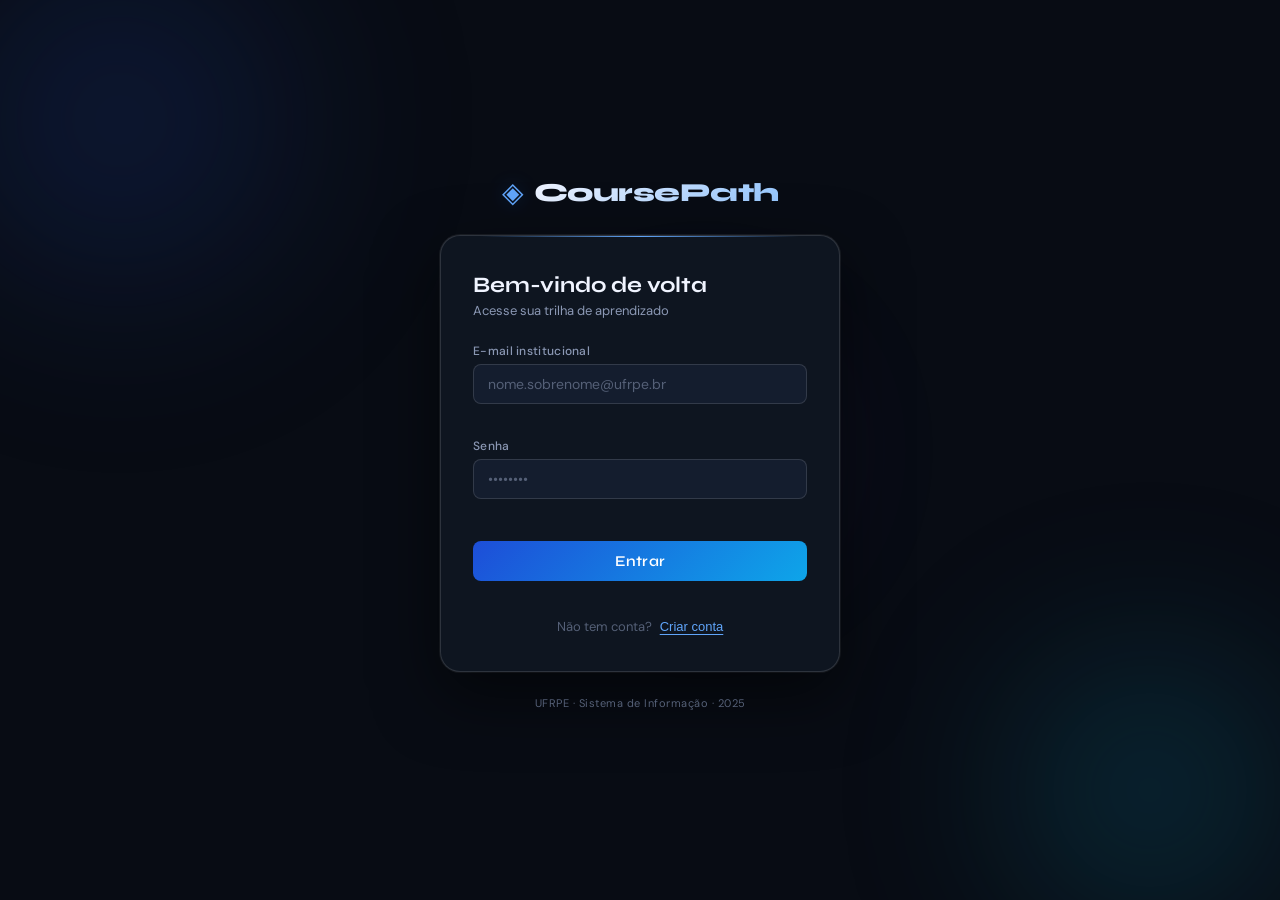
==== coursepath/frontend/pages/dashboard.html @ efc9d03a "Add files via upload" ====
<!DOCTYPE html>
<html lang="pt-br">
<head>
  <meta charset="UTF-8" />
  <meta name="viewport" content="width=device-width, initial-scale=1.0" />
  <title>CoursePath — Dashboard</title>
  <link rel="preconnect" href="https://fonts.googleapis.com" />
  <link href="https://fonts.googleapis.com/css2?family=Syne:wght@400;600;700;800&family=DM+Sans:ital,wght@0,300;0,400;0,500;1,300&display=swap" rel="stylesheet" />
  <link rel="stylesheet" href="../../css/style.css" />
  <link rel="stylesheet" href="../../css/dashboard.css" />
</head>
<body class="app-body">

  <div class="bg-orb orb1"></div>
  <div class="bg-orb orb2"></div>

  <!-- ░░ SIDEBAR ░░ -->
  <aside class="sidebar" id="sidebar">
    <div class="sidebar-brand">
      <span class="brand-icon">◈</span>
      <span class="brand-name">CoursePath</span>
    </div>

    <nav class="sidebar-nav">
      <button class="nav-item active" data-view="todos" onclick="setView('todos')">
        <span class="nav-icon">⬡</span> Todos os Artigos
      </button>
      <button class="nav-item" data-view="semestre1" onclick="setView('semestre1')">
        <span class="nav-icon">①</span> 1º Semestre
      </button>
      <button class="nav-item" data-view="semestre2" onclick="setView('semestre2')">
        <span class="nav-icon">②</span> 2º Semestre
      </button>
      <button class="nav-item" data-view="lidos" onclick="setView('lidos')">
        <span class="nav-icon">✓</span> Já Lidos
      </button>
      <button class="nav-item" data-view="favoritos" onclick="setView('favoritos')">
        <span class="nav-icon">♡</span> Favoritos
      </button>
    </nav>

    <div class="sidebar-footer">
      <div class="user-chip" id="user-chip">
        <div class="user-avatar" id="user-avatar">?</div>
        <div class="user-info">
          <span class="user-name" id="user-name">Carregando...</span>
          <span class="user-role">Estudante</span>
        </div>
      </div>
      <button class="logout-btn" onclick="logout()" title="Sair">⏻</button>
    </div>
  </aside>

  <!-- ░░ MAIN ░░ -->
  <div class="main-wrap">

    <!-- Topbar -->
    <header class="topbar">
      <button class="hamburger" id="hamburger" onclick="toggleSidebar()">☰</button>
      <div class="topbar-title" id="topbar-title">Todos os Artigos</div>
      <div class="topbar-stats" id="topbar-stats"></div>
    </header>

    <!-- Content -->
    <main class="content" id="content">

      <!-- Filter bar -->
      <div class="filter-bar" id="filter-bar">
        <input class="search-input" id="search-input" type="text" placeholder="Buscar artigos, autores, disciplinas…" oninput="filtrarArtigos()" />
        <div class="filter-tags" id="filter-tags"></div>
      </div>

      <!-- Grid de artigos -->
      <div class="articles-grid" id="articles-grid">
        <div class="loading-state">
          <div class="spinner"></div>
          <p>Carregando artigos…</p>
        </div>
      </div>

    </main>
  </div>

  <!-- ░░ MODAL DE ARTIGO ░░ -->
  <div class="modal-overlay" id="modal-overlay" onclick="fecharModal(event)">
    <div class="modal" id="modal">
      <button class="modal-close" onclick="fecharModal()">✕</button>

      <div class="modal-header">
        <div class="modal-badges">
          <span class="badge badge-semester" id="m-semester"></span>
          <span class="badge badge-subject" id="m-subject"></span>
        </div>
        <h2 class="modal-title" id="m-title"></h2>
        <p class="modal-authors" id="m-authors"></p>
      </div>

      <div class="modal-body">
        <div class="modal-intro" id="m-intro"></div>

        <!-- Ações -->
        <div class="modal-actions">
          <a class="btn-outline" id="m-link" href="#" target="_blank" rel="noopener">
            🔗 Abrir PDF / Artigo
          </a>
          <button class="btn-outline" id="btn-mark-read" onclick="marcarLido()">
            ✓ Marcar como lido
          </button>
          <button class="btn-outline" id="btn-fav" onclick="toggleFavorito()">
            ♡ Favoritar
          </button>
        </div>

        <!-- Seção de Resumo -->
        <div class="modal-section" id="section-resumo">
          <div class="section-header">
            <h3>✦ Resumo com IA</h3>
            <button class="btn-primary-sm" id="btn-resumo" onclick="gerarResumo()">
              Gerar Resumo
            </button>
          </div>
          <div class="resumo-body" id="resumo-body"></div>
        </div>

        <!-- Seção de Quiz -->
        <div class="modal-section" id="section-quiz" style="display:none">
          <div class="section-header">
            <h3>◎ Quiz do Artigo</h3>
            <button class="btn-primary-sm" id="btn-quiz" onclick="iniciarQuiz()">
              Iniciar Quiz
            </button>
          </div>
          <div class="quiz-body" id="quiz-body"></div>
        </div>

      </div>
    </div>
  </div>

  <script src="../../js/api.js"></script>
  <script src="../../js/dashboard.js"></script>
</body>
</html>
---- coursepath/css/style.css ----
/* ═══════════════════════════════════════════════════
   CoursePath — style.css  (auth + globals)
   Tema: dark editorial, fonte Syne + DM Sans
═══════════════════════════════════════════════════ */

/* ── Reset & tokens ────────────────────────────── */
*, *::before, *::after { box-sizing: border-box; margin: 0; padding: 0; }

:root {
  --bg:        #080c14;
  --surface:   #0e1520;
  --surface2:  #141d2e;
  --border:    rgba(255,255,255,0.08);
  --border2:   rgba(255,255,255,0.13);

  --accent:    #3b82f6;
  --accent2:   #60a5fa;
  --accent-glow: rgba(59,130,246,0.22);

  --teal:      #0ea5e9;
  --teal-dim:  rgba(14,165,233,0.15);

  --text:      #f0f4ff;
  --text2:     #8b98b4;
  --text3:     #556077;

  --err:       #f87171;
  --ok:        #4ade80;
  --warn:      #fbbf24;

  --radius:    14px;
  --radius-sm: 8px;

  --font-display: 'Syne', sans-serif;
  --font-body:    'DM Sans', sans-serif;

  --shadow-card: 0 24px 64px rgba(0,0,0,0.55), 0 0 0 1px var(--border);
}

html { scroll-behavior: smooth; }

body {
  font-family: var(--font-body);
  background: var(--bg);
  color: var(--text);
  min-height: 100vh;
  overflow-x: hidden;
  position: relative;
}

/* ── Background orbs ───────────────────────────── */
.bg-orb {
  position: fixed;
  border-radius: 50%;
  pointer-events: none;
  filter: blur(80px);
  opacity: .35;
  z-index: 0;
}
.orb1 {
  width: 520px; height: 520px;
  background: radial-gradient(circle, #1e3a8a 0%, transparent 70%);
  top: -140px; left: -140px;
}
.orb2 {
  width: 420px; height: 420px;
  background: radial-gradient(circle, #0e7490 0%, transparent 70%);
  bottom: -100px; right: -80px;
}
.orb3 {
  width: 300px; height: 300px;
  background: radial-gradient(circle, #7c3aed 0%, transparent 70%);
  top: 50%; left: 55%;
  transform: translate(-50%, -50%);
  opacity: .18;
}

/* ── Auth layout ───────────────────────────────── */
.auth-wrap {
  position: relative;
  z-index: 1;
  display: flex;
  flex-direction: column;
  align-items: center;
  justify-content: center;
  min-height: 100vh;
  padding: 32px 16px 48px;
  gap: 24px;
}

/* ── Brand ─────────────────────────────────────── */
.brand {
  display: flex;
  align-items: center;
  gap: 10px;
  animation: fadeDown .5s ease both;
}
.brand-icon {
  font-size: 28px;
  color: var(--accent2);
  text-shadow: 0 0 20px var(--accent-glow);
}
.brand-name {
  font-family: var(--font-display);
  font-weight: 800;
  font-size: 26px;
  letter-spacing: -.5px;
  background: linear-gradient(135deg, #f0f4ff 0%, #93c5fd 100%);
  -webkit-background-clip: text;
  -webkit-text-fill-color: transparent;
  background-clip: text;
}

/* ── Card ──────────────────────────────────────── */
.card {
  background: var(--surface);
  border: 1px solid var(--border2);
  border-radius: 20px;
  width: 100%;
  max-width: 400px;
  padding: 36px 32px;
  box-shadow: var(--shadow-card);
  animation: fadeUp .5s .1s ease both;
  position: relative;
  overflow: hidden;
}

/* Linha decorativa topo */
.card::before {
  content: '';
  position: absolute;
  top: 0; left: 10%; right: 10%;
  height: 1px;
  background: linear-gradient(90deg, transparent, var(--accent2), transparent);
}

/* ── Auth sections (toggle) ────────────────────── */
.auth-section { display: none; flex-direction: column; gap: 0; }
.auth-section.active { display: flex; }

.auth-section h2 {
  font-family: var(--font-display);
  font-weight: 700;
  font-size: 22px;
  color: var(--text);
  margin-bottom: 4px;
}
.sub {
  font-size: 13px;
  color: var(--text2);
  margin-bottom: 24px;
}

/* ── Fields ────────────────────────────────────── */
.field {
  display: flex;
  flex-direction: column;
  gap: 5px;
  margin-bottom: 14px;
}
.field label {
  font-size: 12px;
  font-weight: 500;
  color: var(--text2);
  letter-spacing: .3px;
}
.field input {
  background: var(--surface2);
  border: 1px solid var(--border2);
  border-radius: var(--radius-sm);
  padding: 10px 14px;
  color: var(--text);
  font-family: var(--font-body);
  font-size: 14px;
  outline: none;
  transition: border-color .2s, box-shadow .2s;
}
.field input::placeholder { color: var(--text3); }
.field input:focus {
  border-color: var(--accent);
  box-shadow: 0 0 0 3px var(--accent-glow);
}
.field input.invalid { border-color: var(--err); }

.field-err {
  font-size: 11.5px;
  color: var(--err);
  min-height: 15px;
  display: block;
}
.field-err.center { text-align: center; }

/* ── Buttons ───────────────────────────────────── */
.btn-primary {
  width: 100%;
  padding: 11px;
  background: linear-gradient(135deg, #1d4ed8, #0ea5e9);
  border: none;
  border-radius: var(--radius-sm);
  color: #fff;
  font-family: var(--font-display);
  font-weight: 600;
  font-size: 15px;
  letter-spacing: .3px;
  cursor: pointer;
  margin-top: 8px;
  transition: opacity .2s, transform .15s;
  position: relative;
  overflow: hidden;
}
.btn-primary:hover { opacity: .9; transform: translateY(-1px); }
.btn-primary:active { transform: translateY(0); }
.btn-primary:disabled { opacity: .5; cursor: not-allowed; transform: none; }

.btn-primary-sm {
  padding: 7px 16px;
  background: linear-gradient(135deg, #1d4ed8, #0ea5e9);
  border: none;
  border-radius: var(--radius-sm);
  color: #fff;
  font-family: var(--font-display);
  font-weight: 600;
  font-size: 13px;
  cursor: pointer;
  transition: opacity .2s, transform .15s;
}
.btn-primary-sm:hover { opacity: .85; transform: translateY(-1px); }
.btn-primary-sm:disabled { opacity: .5; cursor: not-allowed; }

.btn-outline {
  display: inline-flex;
  align-items: center;
  gap: 6px;
  padding: 9px 16px;
  background: transparent;
  border: 1px solid var(--border2);
  border-radius: var(--radius-sm);
  color: var(--text2);
  font-family: var(--font-body);
  font-size: 13px;
  cursor: pointer;
  text-decoration: none;
  transition: border-color .2s, color .2s, background .2s;
}
.btn-outline:hover {
  border-color: var(--accent);
  color: var(--text);
  background: var(--accent-glow);
}
.btn-outline.active-read {
  border-color: var(--ok);
  color: var(--ok);
}
.btn-outline.active-fav {
  border-color: var(--warn);
  color: var(--warn);
}

/* ── Auth links ────────────────────────────────── */
.auth-links {
  display: flex;
  justify-content: center;
  align-items: center;
  gap: 8px;
  margin-top: 18px;
  font-size: 13px;
  color: var(--text3);
}
.link-btn {
  background: none;
  border: none;
  color: var(--accent2);
  font-size: 13px;
  cursor: pointer;
  text-decoration: underline;
  text-underline-offset: 3px;
}
.link-btn:hover { color: var(--text); }

.footer-txt {
  font-size: 11px;
  color: var(--text3);
  letter-spacing: .5px;
  animation: fadeUp .5s .25s ease both;
}

/* ── Spinner ────────────────────────────────────── */
.spinner {
  width: 36px; height: 36px;
  border: 3px solid var(--border2);
  border-top-color: var(--accent);
  border-radius: 50%;
  animation: spin .7s linear infinite;
  margin: 0 auto 12px;
}

/* ── Animations ─────────────────────────────────── */
@keyframes fadeDown {
  from { opacity: 0; transform: translateY(-16px); }
  to   { opacity: 1; transform: translateY(0); }
}
@keyframes fadeUp {
  from { opacity: 0; transform: translateY(16px); }
  to   { opacity: 1; transform: translateY(0); }
}
@keyframes fadeIn {
  from { opacity: 0; }
  to   { opacity: 1; }
}
@keyframes spin {
  to { transform: rotate(360deg); }
}
@keyframes slideIn {
  from { opacity: 0; transform: translateY(20px); }
  to   { opacity: 1; transform: translateY(0); }
}
@keyframes pulse {
  0%, 100% { opacity: 1; }
  50% { opacity: .5; }
}

/* ── Toast notification ─────────────────────────── */
.toast {
  position: fixed;
  bottom: 24px;
  left: 50%;
  transform: translateX(-50%) translateY(80px);
  background: var(--surface2);
  border: 1px solid var(--border2);
  border-radius: 50px;
  padding: 10px 22px;
  font-size: 13px;
  color: var(--text);
  z-index: 9999;
  transition: transform .3s ease, opacity .3s ease;
  opacity: 0;
  pointer-events: none;
  white-space: nowrap;
}
.toast.show {
  transform: translateX(-50%) translateY(0);
  opacity: 1;
}
.toast.ok  { border-color: var(--ok);  color: var(--ok); }
.toast.err { border-color: var(--err); color: var(--err); }
---- coursepath/css/dashboard.css ----
/* ═══════════════════════════════════════════════════
   CoursePath — dashboard.css
═══════════════════════════════════════════════════ */

/* ── App layout ─────────────────────────────────── */
.app-body {
  display: flex;
  min-height: 100vh;
  overflow: visible;
}

/* ── Sidebar ─────────────────────────────────────── */
.sidebar {
  width: 240px;
  min-width: 240px;
  background: rgba(14,21,32,0.95);
  border-right: 1px solid var(--border);
  display: flex;
  flex-direction: column;
  padding: 24px 0;
  position: fixed;
  left: 0; top: 0; bottom: 0;
  z-index: 100;
  backdrop-filter: blur(16px);
  transition: transform .28s cubic-bezier(.4,0,.2,1);
}
.sidebar.closed { transform: translateX(-100%); }

.sidebar-brand {
  display: flex;
  align-items: center;
  gap: 10px;
  padding: 0 20px 24px;
  border-bottom: 1px solid var(--border);
}
.sidebar-brand .brand-icon { font-size: 20px; color: var(--accent2); }
.sidebar-brand .brand-name {
  font-family: var(--font-display);
  font-weight: 800;
  font-size: 18px;
  background: linear-gradient(135deg, #f0f4ff, #93c5fd);
  -webkit-background-clip: text;
  -webkit-text-fill-color: transparent;
  background-clip: text;
}

/* ── Nav ─────────────────────────────────────────── */
.sidebar-nav {
  display: flex;
  flex-direction: column;
  gap: 2px;
  padding: 16px 12px;
  flex: 1;
}
.nav-item {
  display: flex;
  align-items: center;
  gap: 10px;
  padding: 10px 12px;
  border-radius: 10px;
  border: none;
  background: transparent;
  color: var(--text2);
  font-family: var(--font-body);
  font-size: 14px;
  font-weight: 400;
  cursor: pointer;
  text-align: left;
  transition: background .18s, color .18s;
  width: 100%;
}
.nav-item:hover { background: var(--surface2); color: var(--text); }
.nav-item.active {
  background: var(--accent-glow);
  color: var(--accent2);
  font-weight: 500;
}
.nav-icon { font-size: 16px; width: 20px; text-align: center; }

/* ── Sidebar footer ──────────────────────────────── */
.sidebar-footer {
  padding: 16px 12px 0;
  border-top: 1px solid var(--border);
  display: flex;
  align-items: center;
  gap: 8px;
}
.user-chip {
  display: flex;
  align-items: center;
  gap: 10px;
  flex: 1;
  min-width: 0;
}
.user-avatar {
  width: 34px; height: 34px;
  border-radius: 50%;
  background: linear-gradient(135deg, #1d4ed8, #0ea5e9);
  display: flex;
  align-items: center;
  justify-content: center;
  font-family: var(--font-display);
  font-weight: 700;
  font-size: 14px;
  flex-shrink: 0;
}
.user-info { display: flex; flex-direction: column; min-width: 0; }
.user-name {
  font-size: 13px;
  font-weight: 500;
  color: var(--text);
  white-space: nowrap;
  overflow: hidden;
  text-overflow: ellipsis;
}
.user-role { font-size: 11px; color: var(--text3); }

.logout-btn {
  background: none;
  border: 1px solid var(--border);
  border-radius: 8px;
  color: var(--text3);
  font-size: 16px;
  padding: 6px 8px;
  cursor: pointer;
  transition: border-color .2s, color .2s;
  flex-shrink: 0;
}
.logout-btn:hover { border-color: var(--err); color: var(--err); }

/* ── Main wrap ───────────────────────────────────── */
.main-wrap {
  margin-left: 240px;
  flex: 1;
  display: flex;
  flex-direction: column;
  min-height: 100vh;
  transition: margin-left .28s cubic-bezier(.4,0,.2,1);
  position: relative;
  z-index: 1;
}
.main-wrap.full { margin-left: 0; }

/* ── Topbar ──────────────────────────────────────── */
.topbar {
  height: 58px;
  border-bottom: 1px solid var(--border);
  display: flex;
  align-items: center;
  gap: 16px;
  padding: 0 28px;
  background: rgba(8,12,20,0.6);
  backdrop-filter: blur(12px);
  position: sticky;
  top: 0;
  z-index: 50;
}
.hamburger {
  background: none;
  border: none;
  color: var(--text2);
  font-size: 20px;
  cursor: pointer;
  padding: 4px;
  display: none;
}
.topbar-title {
  font-family: var(--font-display);
  font-weight: 700;
  font-size: 17px;
  flex: 1;
}
.topbar-stats {
  font-size: 12px;
  color: var(--text3);
  display: flex;
  gap: 14px;
}
.stat-chip {
  display: flex;
  align-items: center;
  gap: 5px;
}
.stat-num {
  color: var(--accent2);
  font-weight: 600;
}

/* ── Content ─────────────────────────────────────── */
.content {
  padding: 28px;
  flex: 1;
}

/* ── Filter bar ──────────────────────────────────── */
.filter-bar {
  margin-bottom: 24px;
  display: flex;
  flex-direction: column;
  gap: 12px;
}
.search-input {
  width: 100%;
  max-width: 480px;
  background: var(--surface);
  border: 1px solid var(--border2);
  border-radius: 50px;
  padding: 10px 20px;
  color: var(--text);
  font-family: var(--font-body);
  font-size: 14px;
  outline: none;
  transition: border-color .2s, box-shadow .2s;
}
.search-input::placeholder { color: var(--text3); }
.search-input:focus {
  border-color: var(--accent);
  box-shadow: 0 0 0 3px var(--accent-glow);
}
.filter-tags { display: flex; gap: 8px; flex-wrap: wrap; }
.filter-tag {
  padding: 4px 14px;
  border-radius: 50px;
  border: 1px solid var(--border2);
  background: transparent;
  color: var(--text2);
  font-size: 12px;
  cursor: pointer;
  transition: all .18s;
  font-family: var(--font-body);
}
.filter-tag:hover { border-color: var(--accent); color: var(--text); }
.filter-tag.active {
  background: var(--accent-glow);
  border-color: var(--accent);
  color: var(--accent2);
}

/* ── Articles grid ───────────────────────────────── */
.articles-grid {
  display: grid;
  grid-template-columns: repeat(auto-fill, minmax(300px, 1fr));
  gap: 16px;
}

/* ── Article card ────────────────────────────────── */
.article-card {
  background: var(--surface);
  border: 1px solid var(--border);
  border-radius: var(--radius);
  padding: 22px;
  cursor: pointer;
  transition: border-color .2s, transform .2s, box-shadow .2s;
  display: flex;
  flex-direction: column;
  gap: 10px;
  animation: slideIn .35s ease both;
  position: relative;
  overflow: hidden;
}
.article-card::before {
  content: '';
  position: absolute;
  top: 0; left: 0; right: 0;
  height: 2px;
  background: linear-gradient(90deg, var(--accent), var(--teal));
  opacity: 0;
  transition: opacity .2s;
}
.article-card:hover {
  border-color: var(--border2);
  transform: translateY(-3px);
  box-shadow: 0 12px 40px rgba(0,0,0,0.4);
}
.article-card:hover::before { opacity: 1; }

.card-badges { display: flex; gap: 6px; flex-wrap: wrap; }

.badge {
  padding: 3px 10px;
  border-radius: 50px;
  font-size: 11px;
  font-weight: 500;
  letter-spacing: .3px;
}
.badge-semester {
  background: rgba(59,130,246,.15);
  color: var(--accent2);
  border: 1px solid rgba(59,130,246,.25);
}
.badge-subject {
  background: rgba(14,165,233,.12);
  color: #7dd3fc;
  border: 1px solid rgba(14,165,233,.2);
}
.badge-read {
  background: rgba(74,222,128,.12);
  color: var(--ok);
  border: 1px solid rgba(74,222,128,.2);
}
.badge-fav {
  background: rgba(251,191,36,.12);
  color: var(--warn);
  border: 1px solid rgba(251,191,36,.2);
}

.card-title {
  font-family: var(--font-display);
  font-size: 15px;
  font-weight: 600;
  line-height: 1.4;
  color: var(--text);
}
.card-authors {
  font-size: 12px;
  color: var(--text3);
  line-height: 1.4;
}
.card-intro {
  font-size: 13px;
  color: var(--text2);
  line-height: 1.6;
  display: -webkit-box;
  -webkit-line-clamp: 3;
  -webkit-box-orient: vertical;
  overflow: hidden;
}
.card-footer {
  display: flex;
  justify-content: space-between;
  align-items: center;
  margin-top: auto;
  padding-top: 10px;
  border-top: 1px solid var(--border);
}
.card-actions {
  display: flex;
  gap: 8px;
}
.card-action-btn {
  background: none;
  border: none;
  color: var(--text3);
  font-size: 16px;
  cursor: pointer;
  padding: 2px 4px;
  border-radius: 4px;
  transition: color .2s, transform .15s;
  line-height: 1;
}
.card-action-btn:hover { color: var(--text); transform: scale(1.15); }
.card-action-btn.is-fav { color: var(--warn); }
.card-action-btn.is-read { color: var(--ok); }
.card-read-link {
  font-size: 11px;
  color: var(--accent2);
  text-decoration: none;
}
.card-read-link:hover { text-decoration: underline; }

/* ── Empty / loading states ──────────────────────── */
.loading-state, .empty-state {
  grid-column: 1/-1;
  display: flex;
  flex-direction: column;
  align-items: center;
  justify-content: center;
  padding: 80px 20px;
  color: var(--text3);
  gap: 12px;
  font-size: 14px;
}
.empty-icon { font-size: 40px; margin-bottom: 4px; }

/* ── Modal overlay ───────────────────────────────── */
.modal-overlay {
  position: fixed;
  inset: 0;
  background: rgba(0,0,0,.7);
  backdrop-filter: blur(6px);
  z-index: 200;
  display: none;
  align-items: center;
  justify-content: center;
  padding: 16px;
  animation: fadeIn .2s ease;
}
.modal-overlay.open { display: flex; }

/* ── Modal ───────────────────────────────────────── */
.modal {
  background: var(--surface);
  border: 1px solid var(--border2);
  border-radius: 20px;
  width: 100%;
  max-width: 700px;
  max-height: 90vh;
  overflow-y: auto;
  position: relative;
  animation: slideIn .3s ease;
  box-shadow: 0 32px 80px rgba(0,0,0,.7);
}
.modal::-webkit-scrollbar { width: 4px; }
.modal::-webkit-scrollbar-thumb { background: var(--border2); border-radius: 4px; }

.modal-close {
  position: sticky;
  top: 0;
  float: right;
  margin: 16px 16px 0 0;
  background: var(--surface2);
  border: 1px solid var(--border2);
  border-radius: 50%;
  width: 32px; height: 32px;
  color: var(--text2);
  font-size: 14px;
  cursor: pointer;
  z-index: 10;
  transition: color .2s, border-color .2s;
}
.modal-close:hover { color: var(--text); border-color: var(--err); }

.modal-header {
  padding: 28px 28px 20px;
  border-bottom: 1px solid var(--border);
}
.modal-badges { display: flex; gap: 8px; flex-wrap: wrap; margin-bottom: 14px; }
.modal-title {
  font-family: var(--font-display);
  font-size: 20px;
  font-weight: 700;
  line-height: 1.35;
  margin-bottom: 8px;
}
.modal-authors { font-size: 13px; color: var(--text2); }

.modal-body { padding: 24px 28px; display: flex; flex-direction: column; gap: 24px; }

.modal-intro {
  font-size: 14px;
  line-height: 1.75;
  color: var(--text2);
}

.modal-actions {
  display: flex;
  gap: 10px;
  flex-wrap: wrap;
}

/* ── Modal sections ──────────────────────────────── */
.modal-section {
  border: 1px solid var(--border);
  border-radius: var(--radius);
  overflow: hidden;
}
.section-header {
  display: flex;
  align-items: center;
  justify-content: space-between;
  padding: 14px 18px;
  background: var(--surface2);
  border-bottom: 1px solid var(--border);
}
.section-header h3 {
  font-family: var(--font-display);
  font-size: 14px;
  font-weight: 600;
  color: var(--text);
}

/* ── Resumo ──────────────────────────────────────── */
.resumo-body {
  padding: 18px;
  font-size: 14px;
  line-height: 1.75;
  color: var(--text2);
  min-height: 40px;
}
.resumo-body h2, .resumo-body h3 { 
  font-family: var(--font-display);
  color: var(--text);
  margin: 14px 0 6px;
  font-size: 15px;
}
.resumo-body strong { color: var(--text); }
.resumo-body ul { padding-left: 20px; }
.resumo-body li { margin-bottom: 4px; }
.resumo-body p { margin-bottom: 10px; }

.resumo-placeholder {
  color: var(--text3);
  font-style: italic;
  font-size: 13px;
}
.resumo-loading {
  display: flex;
  align-items: center;
  gap: 10px;
  color: var(--text3);
  font-size: 13px;
}
.resumo-loading .spinner { width: 18px; height: 18px; margin: 0; border-width: 2px; }

/* ── Quiz ────────────────────────────────────────── */
.quiz-body { padding: 18px; }

.quiz-locked {
  text-align: center;
  padding: 20px;
  color: var(--text3);
  font-size: 13px;
}
.quiz-locked .lock-icon { font-size: 28px; display: block; margin-bottom: 8px; }

.quiz-question {
  margin-bottom: 22px;
  animation: slideIn .3s ease both;
}
.quiz-q-num {
  font-size: 11px;
  color: var(--text3);
  margin-bottom: 4px;
  letter-spacing: .5px;
  font-weight: 500;
}
.quiz-q-text {
  font-size: 14px;
  font-weight: 500;
  color: var(--text);
  margin-bottom: 12px;
  line-height: 1.5;
}
.quiz-options { display: flex; flex-direction: column; gap: 8px; }
.quiz-option {
  padding: 10px 14px;
  border: 1px solid var(--border2);
  border-radius: 10px;
  background: var(--surface2);
  color: var(--text2);
  font-size: 13px;
  cursor: pointer;
  text-align: left;
  transition: all .18s;
  font-family: var(--font-body);
  line-height: 1.4;
}
.quiz-option:hover:not(:disabled) {
  border-color: var(--accent);
  color: var(--text);
  background: var(--accent-glow);
}
.quiz-option.correct {
  border-color: var(--ok);
  background: rgba(74,222,128,.1);
  color: var(--ok);
}
.quiz-option.wrong {
  border-color: var(--err);
  background: rgba(248,113,113,.1);
  color: var(--err);
}
.quiz-option:disabled { cursor: default; }
.quiz-explanation {
  margin-top: 8px;
  padding: 10px 14px;
  background: rgba(255,255,255,.04);
  border-radius: 8px;
  font-size: 12.5px;
  color: var(--text2);
  line-height: 1.5;
  display: none;
}
.quiz-explanation.show { display: block; animation: slideIn .2s ease; }

.quiz-result {
  text-align: center;
  padding: 24px;
  animation: slideIn .35s ease;
}
.result-score {
  font-family: var(--font-display);
  font-size: 48px;
  font-weight: 800;
  background: linear-gradient(135deg, var(--accent2), var(--teal));
  -webkit-background-clip: text;
  -webkit-text-fill-color: transparent;
  background-clip: text;
  display: block;
  margin-bottom: 6px;
}
.result-label { color: var(--text2); font-size: 14px; margin-bottom: 20px; display: block; }
.result-msg { font-size: 13px; color: var(--text3); }

/* ── Responsive ──────────────────────────────────── */
@media (max-width: 768px) {
  .sidebar {
    transform: translateX(-100%);
  }
  .sidebar.open { transform: translateX(0); }
  .main-wrap { margin-left: 0; }
  .hamburger { display: block; }
  .content { padding: 16px; }
  .modal { max-height: 95vh; border-radius: 16px 16px 0 0; }
  .modal-overlay { align-items: flex-end; padding: 0; }
  .topbar { padding: 0 16px; }
  .articles-grid { grid-template-columns: 1fr; }
}
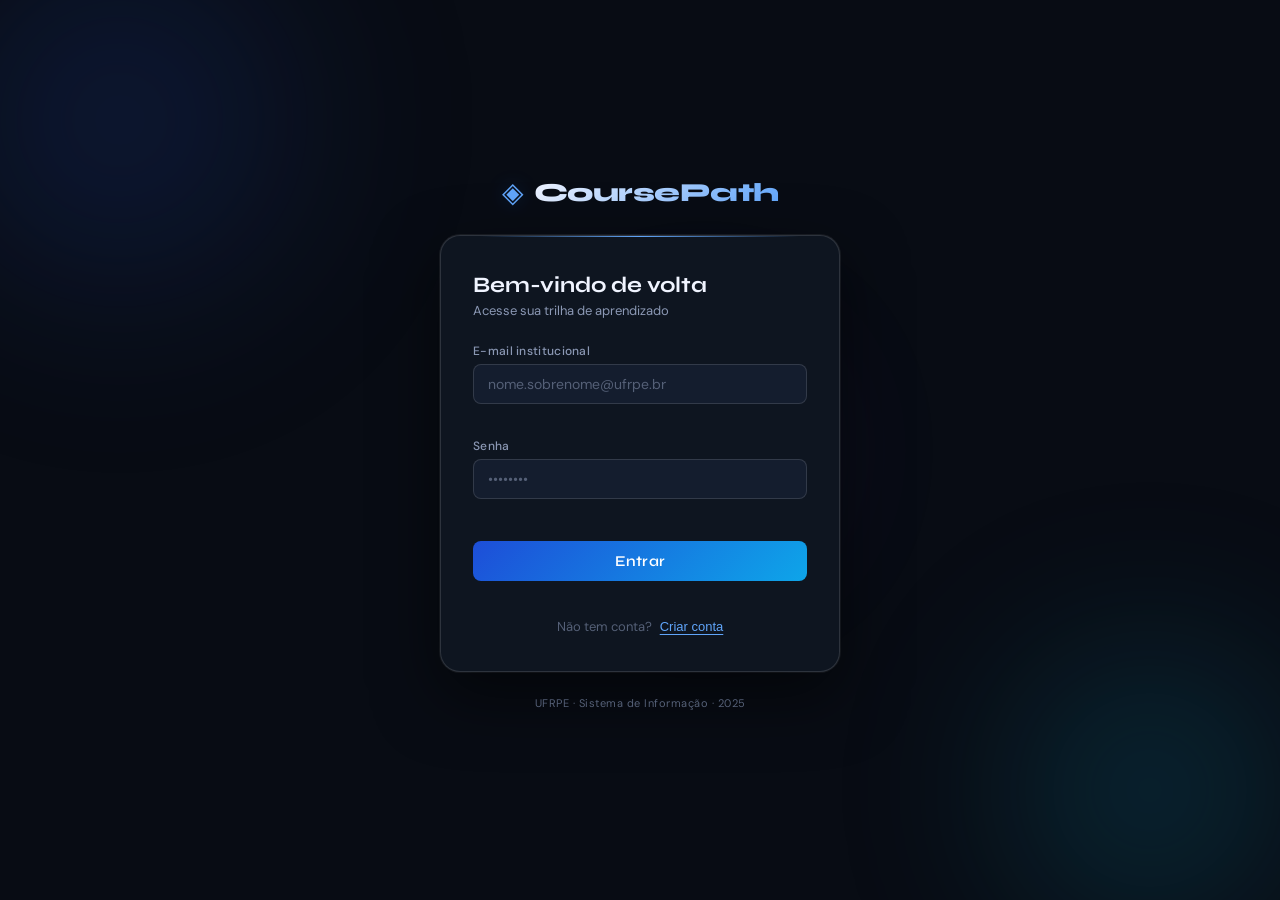
==== commit d90ee2b4: "Add files via upload" ====
--- a/coursepath/frontend/pages/dashboard.html
+++ b/coursepath/frontend/pages/dashboard.html
@@ -37,10 +37,13 @@
       <button class="nav-item" data-view="favoritos" onclick="setView('favoritos')">
         <span class="nav-icon">♡</span> Favoritos
       </button>
+      <button class="nav-item" data-view="adicionar" onclick="abrirModalAdicionar()">
+        <span class="nav-icon">＋</span> Adicionar Artigo
+      </button>
     </nav>
 
     <div class="sidebar-footer">
-      <div class="user-chip" id="user-chip">
+      <div class="user-chip" id="user-chip" onclick="abrirPerfil()" style="cursor:pointer;" title="Editar perfil">
         <div class="user-avatar" id="user-avatar">?</div>
         <div class="user-info">
           <span class="user-name" id="user-name">Carregando...</span>
@@ -58,6 +61,7 @@
     <header class="topbar">
       <button class="hamburger" id="hamburger" onclick="toggleSidebar()">☰</button>
       <div class="topbar-title" id="topbar-title">Todos os Artigos</div>
+      <button class="changetheme-btn" onclick="trocar_tema()" title="Modo claro/escuro">◐</button>
       <div class="topbar-stats" id="topbar-stats"></div>
     </header>
 
@@ -79,6 +83,77 @@
       </div>
 
     </main>
+  </div>
+
+  <!-- ░░ MODAL DE PERFIL ░░ -->
+  <div class="modal-overlay" id="profile-overlay" onclick="fecharPerfil(event)" style="display:none">
+    <div class="modal" id="profile-modal" style="max-width:480px;">
+      <button class="modal-close" onclick="fecharPerfil()">✕</button>
+
+      <div class="modal-header">
+        <div class="modal-badges">
+          <span class="badge badge-semester">Meu Perfil</span>
+        </div>
+        <h2 class="modal-title">Configurações da Conta</h2>
+      </div>
+
+      <div class="modal-body">
+        <div id="profile-view">
+          <!-- campos de edição -->
+          <div class="field" style="margin-bottom:14px;">
+            <label style="font-size:12px;color:var(--muted,#888);text-transform:uppercase;letter-spacing:.05em;">Nome</label>
+            <input type="text" id="p-name" placeholder="Seu nome completo"
+              style="width:100%;padding:10px 12px;border-radius:8px;border:1px solid var(--border,#45475a);background:var(--surface-2,#1e1e2e);color:var(--text,#cdd6f4);font-size:14px;margin-top:4px;box-sizing:border-box;" />
+            <span class="field-err" id="err-p-name"></span>
+          </div>
+          <div class="field" style="margin-bottom:14px;">
+            <label style="font-size:12px;color:var(--muted,#888);text-transform:uppercase;letter-spacing:.05em;">E-mail institucional</label>
+            <input type="email" id="p-email" placeholder="nome.sobrenome@ufrpe.br"
+              style="width:100%;padding:10px 12px;border-radius:8px;border:1px solid var(--border,#45475a);background:var(--surface-2,#1e1e2e);color:var(--text,#cdd6f4);font-size:14px;margin-top:4px;box-sizing:border-box;" />
+            <span class="field-err" id="err-p-email"></span>
+          </div>
+          <div class="field" style="margin-bottom:6px;">
+            <label style="font-size:12px;color:var(--muted,#888);text-transform:uppercase;letter-spacing:.05em;">Nova senha <span style="font-weight:400;text-transform:none;">(deixe vazio para não alterar)</span></label>
+            <input type="password" id="p-password" placeholder="Nova senha (≥8 chars)"
+              style="width:100%;padding:10px 12px;border-radius:8px;border:1px solid var(--border,#45475a);background:var(--surface-2,#1e1e2e);color:var(--text,#cdd6f4);font-size:14px;margin-top:4px;box-sizing:border-box;" />
+            <span class="field-err" id="err-p-password"></span>
+          </div>
+          <div class="field" style="margin-bottom:20px;">
+            <input type="password" id="p-password2" placeholder="Confirmar nova senha"
+              style="width:100%;padding:10px 12px;border-radius:8px;border:1px solid var(--border,#45475a);background:var(--surface-2,#1e1e2e);color:var(--text,#cdd6f4);font-size:14px;margin-top:6px;box-sizing:border-box;" />
+            <span class="field-err" id="err-p-password2"></span>
+          </div>
+
+          <span class="field-err" id="err-p-global" style="display:block;margin-bottom:10px;font-size:13px;"></span>
+
+          <div style="display:flex;gap:10px;flex-wrap:wrap;">
+            <button class="btn-primary" id="btn-save-profile" onclick="salvarPerfil()" style="flex:1;min-width:120px;">
+              💾 Salvar alterações
+            </button>
+            <button class="btn-outline" onclick="abrirExcluirConta()" style="flex:1;min-width:120px;color:#f38ba8;border-color:#f38ba8;">
+              🗑 Excluir conta
+            </button>
+          </div>
+        </div>
+
+        <!-- Confirmação de exclusão -->
+        <div id="profile-delete" style="display:none;">
+          <p style="color:#f38ba8;font-weight:600;margin-bottom:8px;">⚠️ Isso é irreversível!</p>
+          <p style="font-size:14px;margin-bottom:16px;line-height:1.5;">Todos os seus dados (lidos, favoritos) serão apagados permanentemente. Para confirmar, digite sua senha atual:</p>
+          <div class="field" style="margin-bottom:16px;">
+            <input type="password" id="p-del-password" placeholder="Sua senha atual"
+              style="width:100%;padding:10px 12px;border-radius:8px;border:1px solid #f38ba8;background:var(--surface-2,#1e1e2e);color:var(--text,#cdd6f4);font-size:14px;box-sizing:border-box;" />
+            <span class="field-err" id="err-p-del"></span>
+          </div>
+          <div style="display:flex;gap:10px;">
+            <button class="btn-outline" onclick="voltarPerfil()" style="flex:1;">← Cancelar</button>
+            <button class="btn-primary" id="btn-confirm-delete" onclick="confirmarExclusao()" style="flex:1;background:#f38ba8;border-color:#f38ba8;color:#1e1e2e;">
+              Excluir minha conta
+            </button>
+          </div>
+        </div>
+      </div>
+    </div>
   </div>
 
   <!-- ░░ MODAL DE ARTIGO ░░ -->
@@ -109,15 +184,38 @@
           <button class="btn-outline" id="btn-fav" onclick="toggleFavorito()">
             ♡ Favoritar
           </button>
+          <button class="btn-outline" id="btn-translate" onclick="traduzirIntroducao()">
+            🌐 Traduzir Introdução
+          </button>
+        </div>
+
+        <!-- Seção de Tradução -->
+        <div class="modal-section" id="section-translate" style="display:none">
+          <div class="section-header">
+            <h3>🌐 Introdução Traduzida</h3>
+            <select id="lang-select" onchange="traduzirIntroducao()" style="background:var(--surface-2,#1e1e2e);color:var(--text,#cdd6f4);border:1px solid var(--border,#45475a);border-radius:6px;padding:4px 8px;font-size:13px;">
+              <option value="pt">Português</option>
+              <option value="en">English</option>
+              <option value="es">Español</option>
+              <option value="fr">Français</option>
+              <option value="de">Deutsch</option>
+            </select>
+          </div>
+          <div class="resumo-body" id="translate-body" style="margin-top:12px;"></div>
         </div>
 
         <!-- Seção de Resumo -->
         <div class="modal-section" id="section-resumo">
           <div class="section-header">
             <h3>✦ Resumo com IA</h3>
-            <button class="btn-primary-sm" id="btn-resumo" onclick="gerarResumo()">
-              Gerar Resumo
-            </button>
+            <div style="display:flex;gap:8px;align-items:center;">
+              <button class="btn-outline" id="btn-copiar-resumo" onclick="copiarResumo()" style="display:none;font-size:12px;padding:5px 12px;">
+                📋 Copiar
+              </button>
+              <button class="btn-primary-sm" id="btn-resumo" onclick="gerarResumo()">
+                Gerar Resumo
+              </button>
+            </div>
           </div>
           <div class="resumo-body" id="resumo-body"></div>
         </div>
@@ -137,7 +235,83 @@
     </div>
   </div>
 
+  <!-- ░░ MODAL ADICIONAR ARTIGO ░░ -->
+  <div class="modal-overlay" id="add-article-overlay" onclick="fecharModalAdicionar(event)" style="display:none">
+    <div class="modal" id="add-article-modal" style="max-width:560px;">
+      <button class="modal-close" onclick="fecharModalAdicionar()">✕</button>
+
+      <div class="modal-header">
+        <div class="modal-badges">
+          <span class="badge badge-semester">Novo Artigo</span>
+        </div>
+        <h2 class="modal-title">Adicionar Artigo</h2>
+        <p class="modal-authors" style="font-size:13px;color:var(--text3,#6c7086);">Cadastre um artigo acadêmico no CoursePath</p>
+      </div>
+
+      <div class="modal-body">
+        <div style="display:flex;flex-direction:column;gap:14px;">
+
+          <div class="field-group">
+            <label class="field-label">Título *</label>
+            <input type="text" id="add-title" class="field-input" placeholder="Título completo do artigo" />
+            <span class="field-err" id="err-add-title"></span>
+          </div>
+
+          <div class="field-group">
+            <label class="field-label">Autores *</label>
+            <input type="text" id="add-authors" class="field-input" placeholder="Ex: Silva, J.; Souza, M." />
+            <span class="field-err" id="err-add-authors"></span>
+          </div>
+
+          <div style="display:flex;gap:12px;">
+            <div class="field-group" style="flex:1;">
+              <label class="field-label">Disciplina *</label>
+              <input type="text" id="add-subject" class="field-input" placeholder="Ex: Algoritmos" />
+              <span class="field-err" id="err-add-subject"></span>
+            </div>
+            <div class="field-group" style="width:120px;">
+              <label class="field-label">Semestre *</label>
+              <select id="add-semester" class="field-input" style="cursor:pointer;">
+                <option value="">—</option>
+                <option value="1">1º Semestre</option>
+                <option value="2">2º Semestre</option>
+              </select>
+              <span class="field-err" id="err-add-semester"></span>
+            </div>
+          </div>
+
+          <div class="field-group">
+            <label class="field-label">Introdução / Resumo *</label>
+            <textarea id="add-introduction" class="field-input" rows="4"
+              placeholder="Cole aqui o resumo ou introdução do artigo…"
+              style="resize:vertical;min-height:90px;font-family:inherit;"></textarea>
+            <span class="field-err" id="err-add-intro"></span>
+          </div>
+
+          <div class="field-group">
+            <label class="field-label">Link do PDF / Artigo *</label>
+            <input type="url" id="add-link" class="field-input" placeholder="https://..." />
+            <span class="field-err" id="err-add-link"></span>
+          </div>
+
+          <span class="field-err" id="err-add-global" style="font-size:13px;display:block;"></span>
+
+          <div style="display:flex;gap:10px;flex-wrap:wrap;">
+            <button class="btn-outline" onclick="fecharModalAdicionar()" style="flex:1;min-width:100px;">
+              Cancelar
+            </button>
+            <button class="btn-primary" id="btn-add-submit" onclick="submeterNovoArtigo()" style="flex:2;min-width:140px;">
+              ＋ Adicionar Artigo
+            </button>
+          </div>
+
+        </div>
+      </div>
+    </div>
+  </div>
+
   <script src="../../js/api.js"></script>
   <script src="../../js/dashboard.js"></script>
+  <script src="../../js/profile.js"></script>
 </body>
 </html>
--- a/coursepath/css/style.css
+++ b/coursepath/css/style.css
@@ -38,6 +38,32 @@
 }
 
 html { scroll-behavior: smooth; }
+
+/* ── Tema claro (html sem .dark = dark-default; html.dark = light) ── */
+html.dark {
+  --bg:        #f0f4ff;
+  --surface:   #ffffff;
+  --surface2:  #e8edf8;
+  --border:    rgba(0,0,0,0.10);
+  --border2:   rgba(0,0,0,0.16);
+
+  --accent:    #1d4ed8;
+  --accent2:   #2563eb;
+  --accent-glow: rgba(29,78,216,0.15);
+
+  --teal:      #0284c7;
+  --teal-dim:  rgba(2,132,199,0.12);
+
+  --text:      #4b75d4;
+  --text2:     #475569;
+  --text3:     #94a3b8;
+
+  --err:       #dc2626;
+  --ok:        #16a34a;
+  --warn:      #d97706;
+
+  --shadow-card: 0 24px 64px rgba(0,0,0,0.10), 0 0 0 1px var(--border);
+}
 
 body {
   font-family: var(--font-body);
@@ -105,7 +131,7 @@
   font-weight: 800;
   font-size: 26px;
   letter-spacing: -.5px;
-  background: linear-gradient(135deg, #f0f4ff 0%, #93c5fd 100%);
+  background: linear-gradient(135deg, var(--text) 0%, var(--accent2) 100%);
   -webkit-background-clip: text;
   -webkit-text-fill-color: transparent;
   background-clip: text;
--- a/coursepath/css/dashboard.css
+++ b/coursepath/css/dashboard.css
@@ -13,7 +13,7 @@
 .sidebar {
   width: 240px;
   min-width: 240px;
-  background: rgba(14,21,32,0.95);
+  background: var(--surface);
   border-right: 1px solid var(--border);
   display: flex;
   flex-direction: column;
@@ -38,10 +38,8 @@
   font-family: var(--font-display);
   font-weight: 800;
   font-size: 18px;
-  background: linear-gradient(135deg, #f0f4ff, #93c5fd);
-  -webkit-background-clip: text;
-  -webkit-text-fill-color: transparent;
-  background-clip: text;
+  color: var(--text);
+  -webkit-text-fill-color: var(--text);
 }
 
 /* ── Nav ─────────────────────────────────────────── */
@@ -128,6 +126,19 @@
 }
 .logout-btn:hover { border-color: var(--err); color: var(--err); }
 
+
+.changetheme-btn {
+  background: none;
+  border: 1px solid var(--border);
+  border-radius: 8px;
+  color: var(--text3);
+  font-size: 16px;
+  padding: 6px 8px;
+  cursor: pointer;
+  transition: border-color .2s, color .2s;
+  flex-shrink: 0;
+}
+.changetheme-btn:hover { border-color: var(--teal); color: var(--accent2); }
 /* ── Main wrap ───────────────────────────────────── */
 .main-wrap {
   margin-left: 240px;
@@ -149,7 +160,7 @@
   align-items: center;
   gap: 16px;
   padding: 0 28px;
-  background: rgba(8,12,20,0.6);
+  background: color-mix(in srgb, var(--surface) 85%, transparent);
   backdrop-filter: blur(12px);
   position: sticky;
   top: 0;
@@ -290,7 +301,7 @@
 }
 .badge-subject {
   background: rgba(14,165,233,.12);
-  color: #7dd3fc;
+  color: var(--teal);
   border: 1px solid rgba(14,165,233,.2);
 }
 .badge-read {
@@ -398,7 +409,7 @@
   overflow-y: auto;
   position: relative;
   animation: slideIn .3s ease;
-  box-shadow: 0 32px 80px rgba(0,0,0,.7);
+  box-shadow: var(--shadow-card);
 }
 .modal::-webkit-scrollbar { width: 4px; }
 .modal::-webkit-scrollbar-thumb { background: var(--border2); border-radius: 4px; }
@@ -552,19 +563,19 @@
 }
 .quiz-option.correct {
   border-color: var(--ok);
-  background: rgba(74,222,128,.1);
+  background: color-mix(in srgb, var(--ok) 12%, transparent);
   color: var(--ok);
 }
 .quiz-option.wrong {
   border-color: var(--err);
-  background: rgba(248,113,113,.1);
+  background: color-mix(in srgb, var(--err) 12%, transparent);
   color: var(--err);
 }
 .quiz-option:disabled { cursor: default; }
 .quiz-explanation {
   margin-top: 8px;
   padding: 10px 14px;
-  background: rgba(255,255,255,.04);
+  background: var(--surface2);
   border-radius: 8px;
   font-size: 12.5px;
   color: var(--text2);
@@ -606,3 +617,70 @@
   .topbar { padding: 0 16px; }
   .articles-grid { grid-template-columns: 1fr; }
 }
+
+/* ── Campos do modal adicionar artigo ──────────────── */
+.field-group { display: flex; flex-direction: column; gap: 4px; }
+.field-label {
+  font-size: 11px;
+  font-weight: 600;
+  color: var(--text3, #6c7086);
+  text-transform: uppercase;
+  letter-spacing: .06em;
+}
+.field-input {
+  width: 100%;
+  padding: 10px 12px;
+  border-radius: 8px;
+  border: 1px solid var(--border, #45475a);
+  background: var(--surface2, #1e1e2e);
+  color: var(--text, #cdd6f4);
+  font-size: 14px;
+  font-family: inherit;
+  box-sizing: border-box;
+  transition: border-color .15s;
+}
+.field-input:focus {
+  outline: none;
+  border-color: var(--accent, #cba6f7);
+}
+.field-err { font-size: 12px; color: var(--err); min-height: 14px; }
+
+/* ── Fix resumo: overflow e altura adequada ────────── */
+.resumo-body {
+  max-height: 420px;
+  overflow-y: auto;
+  padding: 18px;
+  font-size: 14px;
+  line-height: 1.8;
+  color: var(--text2);
+  word-break: break-word;
+}
+.resumo-body::-webkit-scrollbar { width: 4px; }
+.resumo-body::-webkit-scrollbar-thumb { background: var(--border2); border-radius: 4px; }
+
+/* ── Overrides tema claro ────────────────────────── */
+html.dark .topbar {
+  background: color-mix(in srgb, var(--surface) 92%, transparent);
+}
+html.dark .modal-overlay {
+  background: rgba(15,23,42,0.6);
+}
+html.dark .article-card:hover {
+  box-shadow: 0 12px 40px rgba(0,0,0,0.12);
+}
+html.dark .badge-semester {
+  background: color-mix(in srgb, var(--accent) 15%, transparent);
+  border-color: color-mix(in srgb, var(--accent) 30%, transparent);
+}
+html.dark .badge-subject {
+  background: color-mix(in srgb, var(--teal) 12%, transparent);
+  border-color: color-mix(in srgb, var(--teal) 25%, transparent);
+}
+html.dark .badge-read {
+  background: color-mix(in srgb, var(--ok) 12%, transparent);
+  border-color: color-mix(in srgb, var(--ok) 25%, transparent);
+}
+html.dark .badge-fav {
+  background: color-mix(in srgb, var(--warn) 12%, transparent);
+  border-color: color-mix(in srgb, var(--warn) 25%, transparent);
+}
